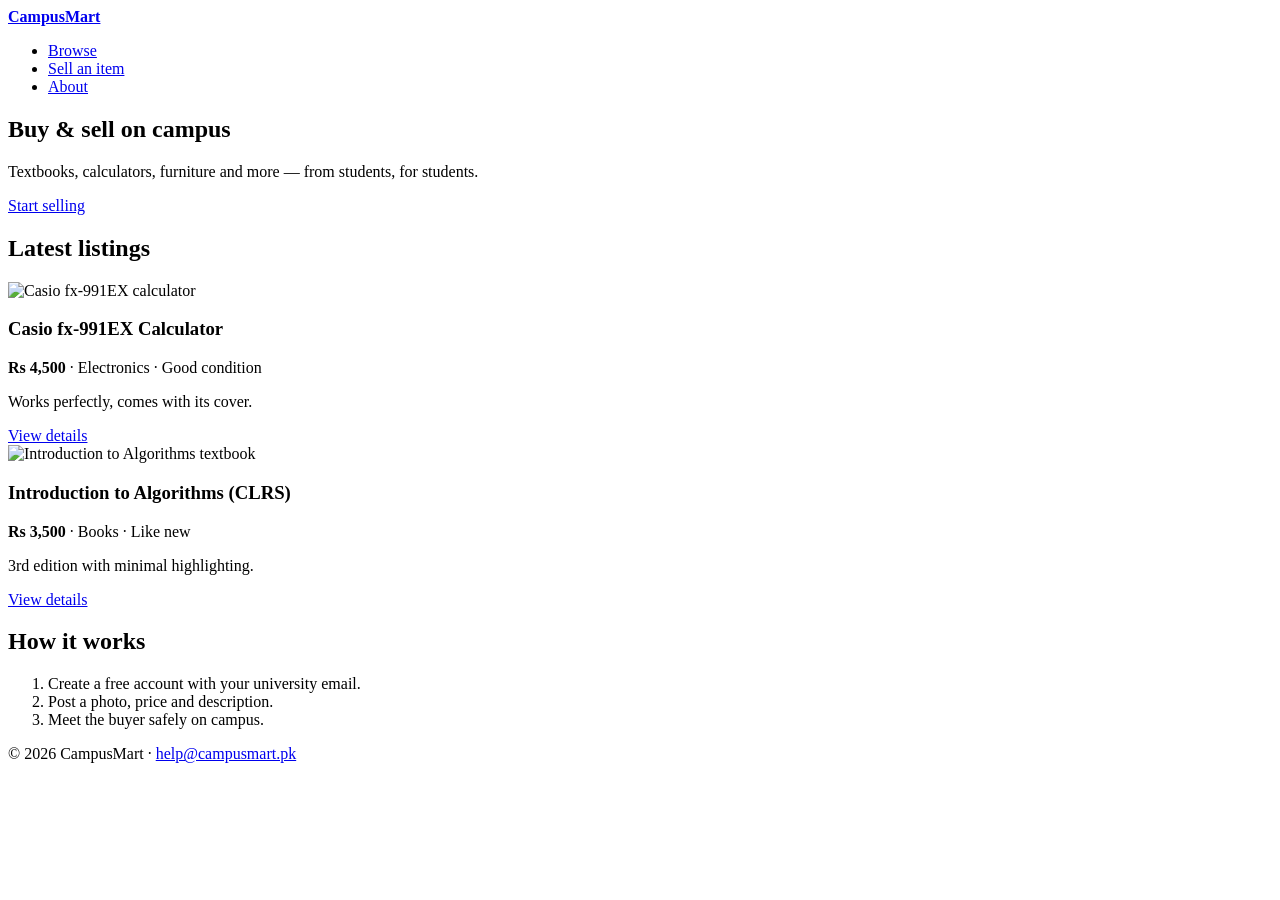
==== index.html @ f7788fbd "Add files via upload" ====
<!DOCTYPE html>
<html lang="en">
<head>
    <meta charset="UTF-8">
    <meta name="viewport" content="width=device-width, initial-scale=1.0">
    <title>CampusMart</title>
</head>
<body>
    <header>
        <a href="index.html"><strong>CampusMart</strong></a>
        <nav aria-label="Main">
            <ul>
                <li><a href="index.html">Browse</a></li>
                <li><a href="sell.html">Sell an item</a></li>
                <li><a href="about.html">About</a></li>
            </ul>
        </nav>
    </header>

    <main>
        <section>
            <h1>Buy &amp; sell on campus</h1>
            <p>Textbooks, calculators, furniture and more — from students, for students.</p>
            <a href="sell.html">Start selling</a>
         </section>

         <section aria-labelledby="latest-heading">
            <h2 id="latest-heading">Latest listings</h2>
             <article>
               <img src="images/calculator.jpg" alt="Casio fx-991EX 
                calculator" width="400" height="300" />
               <h3>Casio fx-991EX Calculator</h3>
               <p><strong>Rs 4,500</strong> · Electronics · Good condition</p>
               <p>Works perfectly, comes with its cover.</p>
               <a href="#">View details</a>
             </article>

             <article>
                <img src="images/CLRS.jpg" alt="Introduction to Algorithms 
                textbook" width="400" height="300" />
                <h3>Introduction to Algorithms (CLRS)</h3>
                <p><strong>Rs 3,500</strong> · Books · Like new</p>
                <p>3rd edition with minimal highlighting.</p>
                <a href="#">View details</a>
            </article>
        </section>

        <section id="about">
            <h2>How it works</h2>
            <ol>
                <li>Create a free account with your university email.</li>
                <li>Post a photo, price and description.</li>
                <li>Meet the buyer safely on campus.</li>
            </ol>
        </section>

    </main>

    <footer>
        <p>&copy; 2026 CampusMart · 
            <a href="mailto:help@campusmart.pk">help@campusmart.pk</a></p>
        </footer>
    
    </body>
    </html>
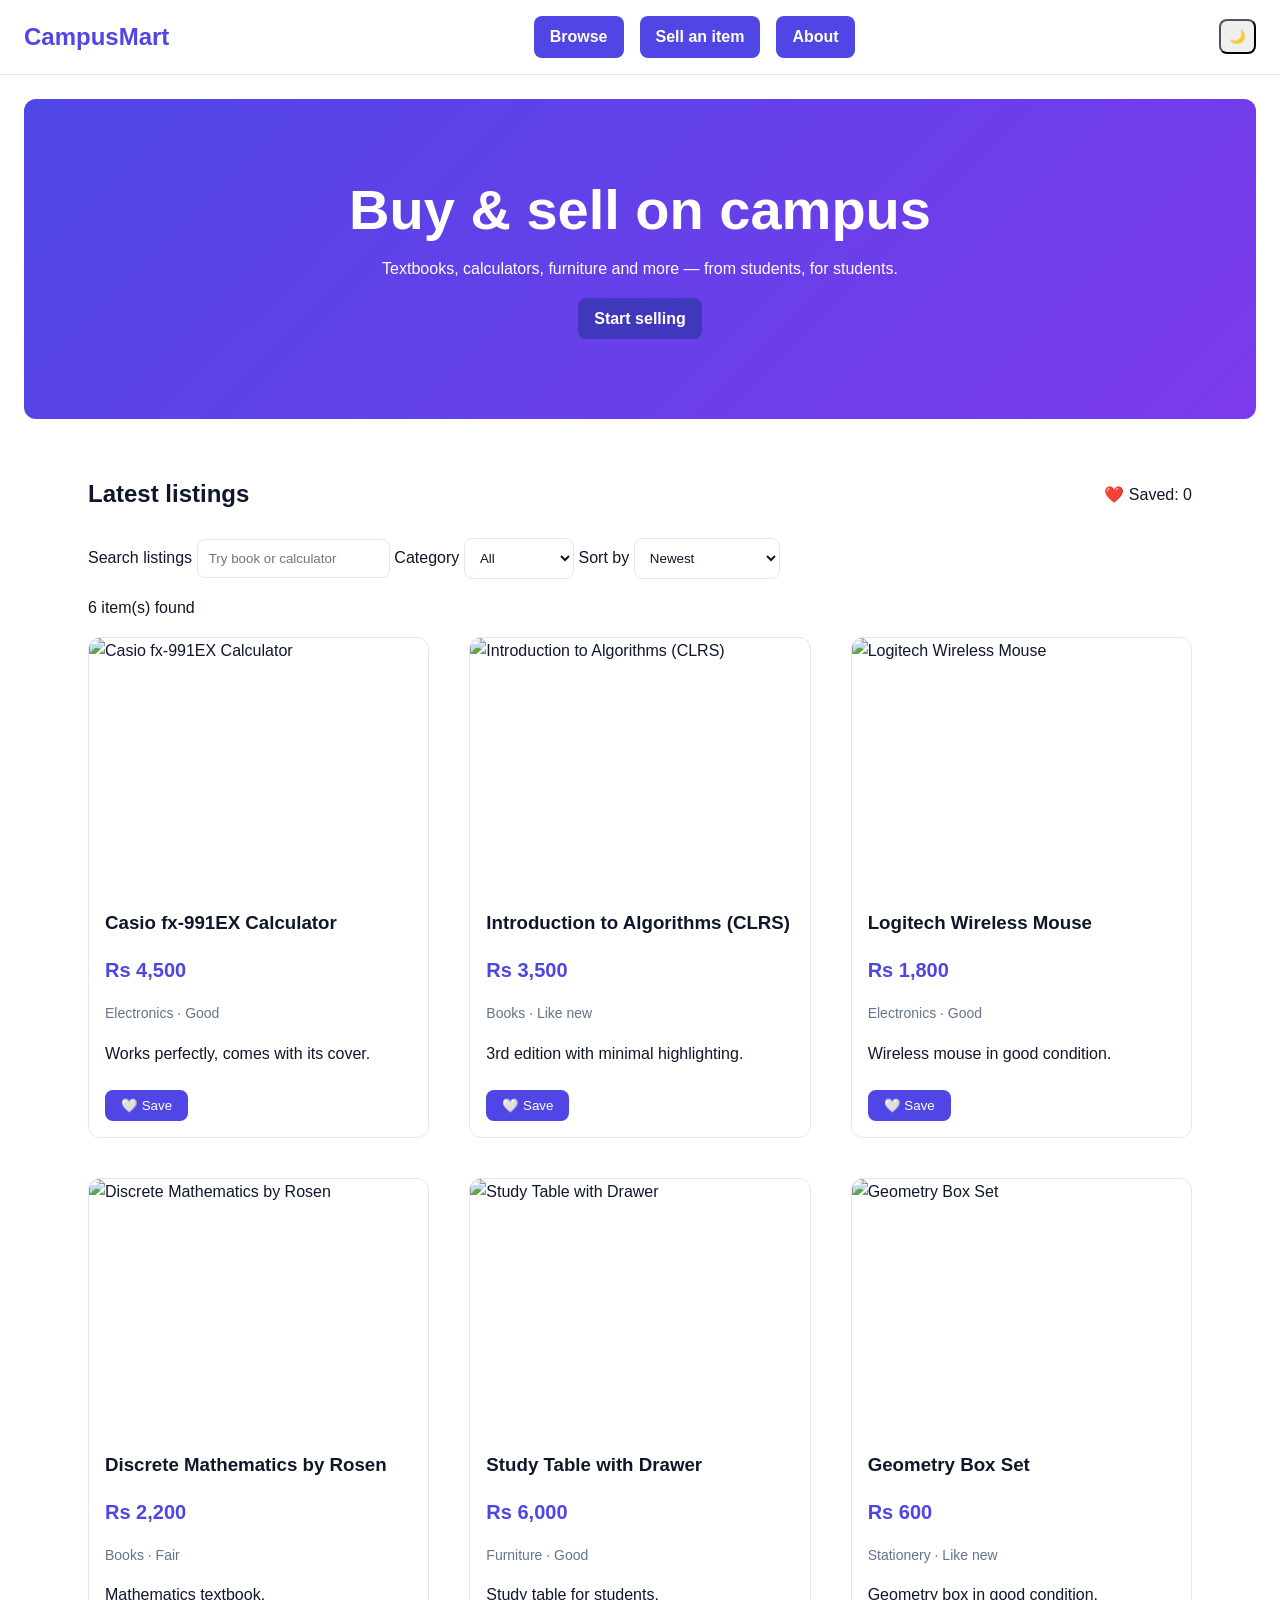
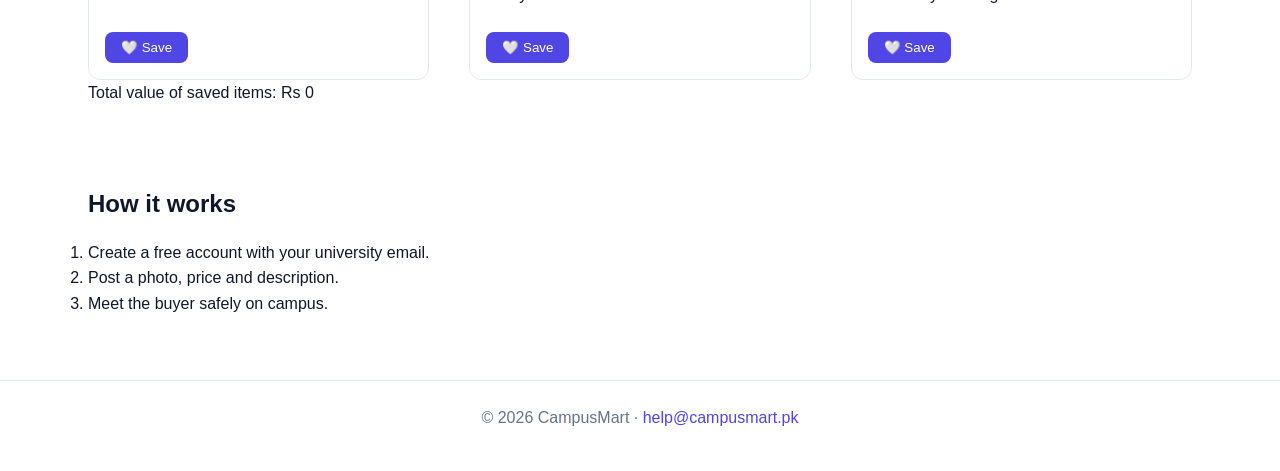
==== commit db4e400f: "Add files via upload" ====
--- a/index.html
+++ b/index.html
@@ -1,51 +1,81 @@
+
 <!DOCTYPE html>
 <html lang="en">
 <head>
     <meta charset="UTF-8">
     <meta name="viewport" content="width=device-width, initial-scale=1.0">
     <title>CampusMart</title>
+    <link rel="stylesheet" href="style.css">
+    <script src="app.js" defer></script>
 </head>
 <body>
-    <header>
-        <a href="index.html"><strong>CampusMart</strong></a>
+
+    <header class="site-header">
+        <a href="index.html" class="logo"><strong>CampusMart</strong></a>
+
         <nav aria-label="Main">
-            <ul>
-                <li><a href="index.html">Browse</a></li>
-                <li><a href="sell.html">Sell an item</a></li>
-                <li><a href="about.html">About</a></li>
+            <ul class="nav-links">
+                <li><a href="index.html" class="browse">Browse</a></li>
+                <li><a href="sell.html" class="sell">Sell an item</a></li>
+                <li><a href="about.html" class="about">About</a></li>
             </ul>
         </nav>
+         <button id="theme-toggle" type="button">
+          🌙
+         </button>
     </header>
 
     <main>
-        <section>
+
+        <section class="hero">
             <h1>Buy &amp; sell on campus</h1>
-            <p>Textbooks, calculators, furniture and more — from students, for students.</p>
-            <a href="sell.html">Start selling</a>
-         </section>
-
-         <section aria-labelledby="latest-heading">
-            <h2 id="latest-heading">Latest listings</h2>
-             <article>
-               <img src="images/calculator.jpg" alt="Casio fx-991EX 
-                calculator" width="400" height="300" />
-               <h3>Casio fx-991EX Calculator</h3>
-               <p><strong>Rs 4,500</strong> · Electronics · Good condition</p>
-               <p>Works perfectly, comes with its cover.</p>
-               <a href="#">View details</a>
-             </article>
-
-             <article>
-                <img src="images/CLRS.jpg" alt="Introduction to Algorithms 
-                textbook" width="400" height="300" />
-                <h3>Introduction to Algorithms (CLRS)</h3>
-                <p><strong>Rs 3,500</strong> · Books · Like new</p>
-                <p>3rd edition with minimal highlighting.</p>
-                <a href="#">View details</a>
-            </article>
+            <p>
+                Textbooks, calculators, furniture and more —
+                from students, for students.
+            </p>
+            <a href="sell.html" class="startsell">Start selling</a>
         </section>
 
-        <section id="about">
+        <section class="container" aria-labelledby="latest-heading">
+
+            <div class="toolbar">
+                <h2 id="latest-heading">Latest listings</h2>
+                <p>❤️ Saved: <span id="fav-count">0</span></p>
+            </div>
+            
+            <label for="search">Search listings</label>
+            <input id="search" type="search" placeholder="Try book or calculator">
+            
+            <label for="category">Category</label>
+            <select id="category">
+                <option value="All">All</option>
+                <option value="Books">Books</option>
+                <option value="Electronics">Electronics</option>
+                <option value="Furniture">Furniture</option>
+                <option value="Stationery">Stationery</option>
+            </select>
+
+            <label for="sort">Sort by</label>
+            <select id="sort">
+                <option value="newest">Newest</option>
+                <option value="low-high">Price: low to high</option>
+                <option value="high-low">Price: high to low</option>
+            </select>
+
+            <p id="result-count"></p>
+
+            <div class="listing-grid" id="listing-grid"></div>
+
+            <p id="empty-message" hidden>
+                    No listings match your search.
+                </p>
+
+                <p id="saved-total">
+                        Total value of saved items: Rs 0
+                    </p>
+        </section>
+
+        <section class="container">
             <h2>How it works</h2>
             <ol>
                 <li>Create a free account with your university email.</li>
@@ -56,10 +86,12 @@
 
     </main>
 
-    <footer>
-        <p>&copy; 2026 CampusMart · 
-            <a href="mailto:help@campusmart.pk">help@campusmart.pk</a></p>
-        </footer>
-    
-    </body>
-    </html>+    <footer class="site-footer">
+        <p>
+            &copy; 2026 CampusMart ·
+            <a href="mailto:help@campusmart.pk">help@campusmart.pk</a>
+        </p>
+    </footer>
+
+</body>
+</html>
--- a/style.css
+++ b/style.css
@@ -0,0 +1,382 @@
+
+/* css reset, Default browser spacing remove hoti hai aur images apne container ke andar properly fit hoti hain.*/
+
+* {
+    box-sizing: border-box;
+    margin: 0;
+    padding: 0;
+}
+
+img {
+    max-width: 100%;
+    display: block;
+    height: auto;
+}
+
+/* css variables*/
+
+:root {
+    --color-bg: #ffffff;
+    --color-text: #0f172a;
+    --color-muted: #64748b;
+    --color-border: #e2e8f0;
+    --color-primary: #4f46e5;
+    --radius: 12px;
+}
+
+/* dark mode  
+
+@media (prefers-color-scheme: dark) {
+    :root {
+        --color-bg: #0b1120;
+        --color-text: #e2e8f0;
+        --color-muted: #94a3b8;
+        --color-border: #1f2937;
+    }
+} */
+
+/* dark theme by java */ 
+[data-theme="dark"] {
+    --color-bg: #0b1120;
+    --color-text: #e2e8f0;
+    --color-muted: #94a3b8;
+    --color-border: #1f2937;
+}
+
+/* general styling, Website ka font, text spacing, link colors aur headings/paragraphs ki spacing consistent hoti hai.*/
+
+body {
+    font-family: Arial, sans-serif;
+    line-height: 1.6;
+    background: var(--color-bg);
+    color: var(--color-text);
+}
+
+a {
+    color: var(--color-primary);
+    text-decoration: none;
+}
+
+a:hover {
+    text-decoration: underline;
+}
+
+h1, h2, h3 {
+    margin-bottom: 1rem;
+}
+
+p {
+    margin-bottom: 1rem;
+}
+
+/* header and flexbox*/
+
+.site-header {
+    display: flex;
+    justify-content: space-between;
+    align-items: center;
+    padding: 1rem 1.5rem;
+    border-bottom: 1px solid var(--color-border);
+    background: var(--color-bg);
+}
+
+.logo {
+    font-size: 1.5rem;
+    font-weight: bold;
+}
+
+.nav-links {
+    display: flex;
+    align-items: center;
+    gap: 1rem;
+    list-style: none;
+}
+
+/* buttons for browse, sell and about*/
+
+.browse {
+    display: inline-block;
+    padding: 0.5rem 1rem;
+    background: var(--color-primary);
+    color: white;
+    border-radius: 8px;
+    font-weight: bold;
+}
+
+.sell {
+    display: inline-block;
+    padding: 0.5rem 1rem;
+    background: var(--color-primary);
+    color: white;
+    border-radius: 8px;
+    font-weight: bold;
+}
+
+.about {
+    display: inline-block;
+    padding: 0.5rem 1rem;
+    background: var(--color-primary);
+    color: white;
+    border-radius: 8px;
+    font-weight: bold;
+}
+/*start selling ke button o different style kia thake uss ka box prominent ho sake */
+.startsell {
+    display: inline-block;
+    padding: 0.5rem 1rem;
+    background: #3f38bd;
+    color: white;
+    border-radius: 8px;
+    font-weight: bold;
+}
+
+.startsell:hover {
+    background: #3730a3;
+    text-decoration: none;
+}
+/* changes color when these buttons are hovered*/
+.browse:hover {
+    background: #3730a3;
+    text-decoration: none;
+}
+
+.sell:hover {
+    background: #3730a3;
+    text-decoration: none;
+}
+
+.about:hover {
+    background: #3730a3;
+    text-decoration: none;
+}
+/*submit button in sell */
+.btn {
+    display: inline-block;
+    padding: 0.5rem 1rem;
+    background: var(--color-primary);
+    color: white;
+    border-radius: 8px;
+    font-weight: bold;
+}
+
+.btn:hover {
+    background: #3730a3;
+    text-decoration: none;
+}
+
+/* hero section, deals with h1 of buy & sell*/
+
+.hero {
+    text-align: center;
+    padding: 3rem 1.5rem;
+    margin: 1.5rem;
+    background: linear-gradient(135deg, #4f46e5, #7c3aed);
+    color: white;
+    border-radius: var(--radius);
+}
+
+.hero h1 {
+    font-size: clamp(2rem, 6vw, 3.5rem);
+    line-height: 1.1;
+}
+
+/* container, latest heading */
+
+.container,
+.page-container {
+    max-width: 72rem;
+    margin: 0 auto;
+    padding: 2rem 1.5rem;
+}
+
+/*grid for 2 items displayed */
+
+.listing-grid {
+    display: grid;
+    grid-template-columns: repeat(auto-fill, minmax(250px, 1fr));
+    gap: 2.5rem;
+}
+
+/* card for images in grid */
+
+.card {
+    position: relative;
+    border: 1px solid var(--color-border);
+    border-radius: var(--radius);
+    overflow: hidden;
+    background: var(--color-bg);
+    transition: transform 0.2s, box-shadow 0.2s;
+}
+
+.card:hover {
+    transform: translateY(-4px);
+    box-shadow: 0 10px 25px rgba(0, 0, 0, 0.725);
+}
+
+.card img {
+    width: 100%;
+    aspect-ratio: 4 / 3;
+    object-fit: cover;
+}
+
+.card-body {
+    padding: 1rem;
+}
+
+.price {
+    font-size: 1.25rem;
+    font-weight: bold;
+    color: var(--color-primary);
+}
+/*transparent written conditions of items */
+.meta {
+    color: var(--color-muted);
+    font-size: 0.875rem;
+}
+
+/* sell form*/
+
+.sell-form {
+    max-width: 500px;
+    margin-top: 1.5rem;
+}
+
+.sell-form label {
+    display: block;
+    margin-bottom: 5px;
+    font-weight: bold;
+}
+
+.sell-form input,
+.sell-form textarea {
+    width: 100%;
+    padding: 0.75rem;
+    margin-bottom: 1rem;
+    border: 1px solid var(--color-border);
+    border-radius: 8px;
+    background: var(--color-bg);
+    color: var(--color-text);
+    font: inherit;
+}
+/*selects only description form area  */
+.sell-form textarea {
+    min-height: 120px;
+    resize: vertical; /*allows resizing */
+}
+/*when area is focused or being filled */
+.sell-form input:focus-visible,
+.sell-form textarea:focus-visible {
+    outline: 2px solid var(--color-primary);
+    outline-offset: 2px;
+}
+
+.sell-form button {
+    border: none;
+    cursor: pointer;
+    font: inherit;
+}
+
+/* back to home navigation*/
+
+.back-nav {
+    padding: 1rem 1.5rem;
+}
+
+/*footer*/
+
+.site-footer {
+    text-align: center;
+    padding: 1.5rem;
+    border-top: 1px solid var(--color-border);
+    margin-top: 2rem;
+    color: var(--color-muted);
+}
+
+/* responsive design, fix length according to device */
+
+@media (min-width: 768px) {
+    .hero {
+        padding: 5rem 2rem;
+    }
+
+    .sell-form {
+        max-width: 600px;
+    }
+}
+/*for mobiles */
+@media (max-width: 480px) {
+    .site-header {
+        flex-wrap: wrap;
+        gap: 1rem;
+    }
+
+    .nav-links {
+        gap: 0.5rem;
+        flex-wrap: wrap;
+    }
+
+    .hero {
+        margin: 1rem;
+        padding: 2rem 1rem;
+    }
+}
+
+/* reduced motion */
+
+@media (prefers-reduced-motion: reduce) {
+    *,
+    *::before,
+    *::after {
+        transition: none !important;
+    }
+}
+
+/* JAVA */
+/* Toolbar */
+
+.toolbar {
+    display: flex;
+    justify-content: space-between;
+    align-items: center;
+    flex-wrap: wrap;
+}
+
+/* Search and filters */
+
+#search,
+#category,
+#sort {
+    padding: 0.7rem;
+    margin: 0.5rem 0 1rem;
+    border: 1px solid var(--color-border);
+    border-radius: 8px;
+    background: var(--color-bg);
+    color: var(--color-text);
+}
+
+/* Favourite button */
+
+.fav-btn {
+    padding: 0.5rem 1rem;
+    margin-top: 0.5rem;
+    border: none;
+    border-radius: 8px;
+    background: var(--color-primary);
+    color: white;
+    cursor: pointer;
+}
+
+/* Theme button */
+
+#theme-toggle {
+    padding: 0.5rem;
+    cursor: pointer;
+    border-radius: 8px;
+}
+
+/* Empty message */
+
+#empty-message {
+    color: var(--color-muted);
+    margin-top: 1rem;
+}
